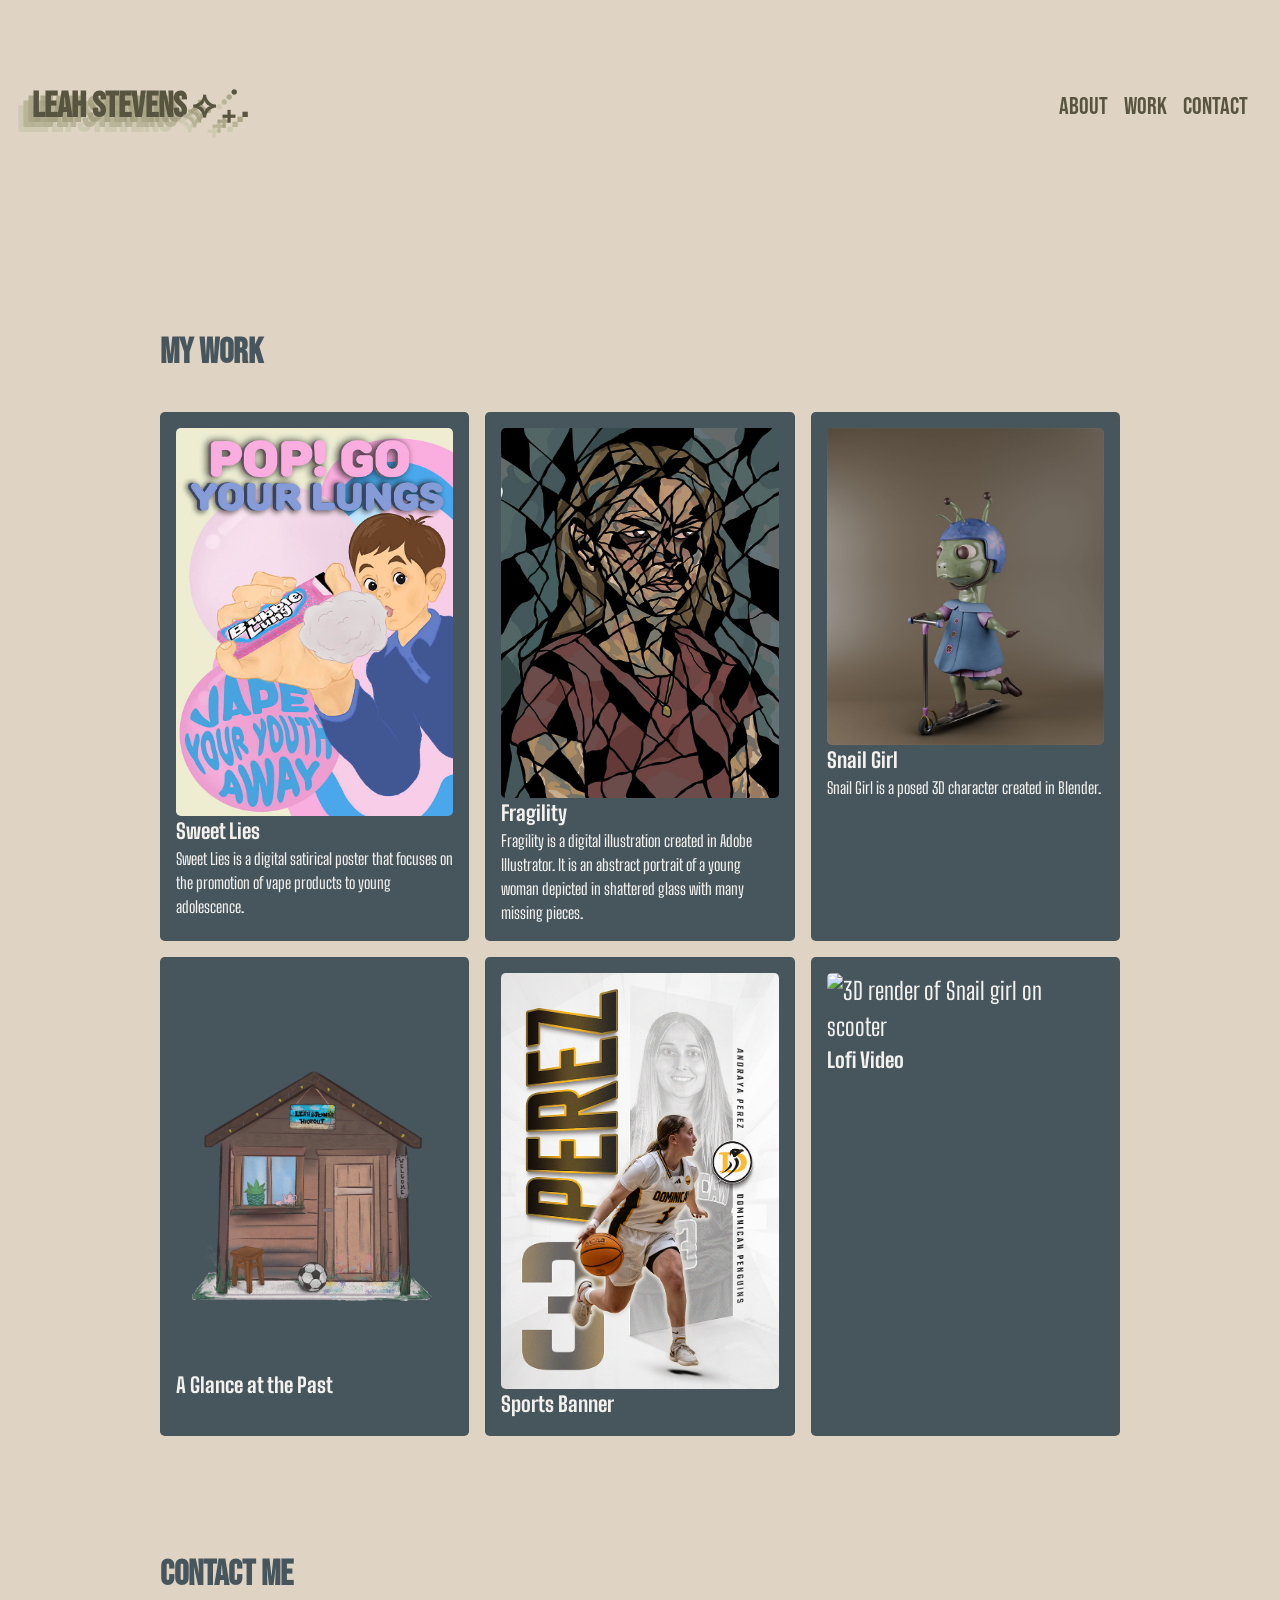
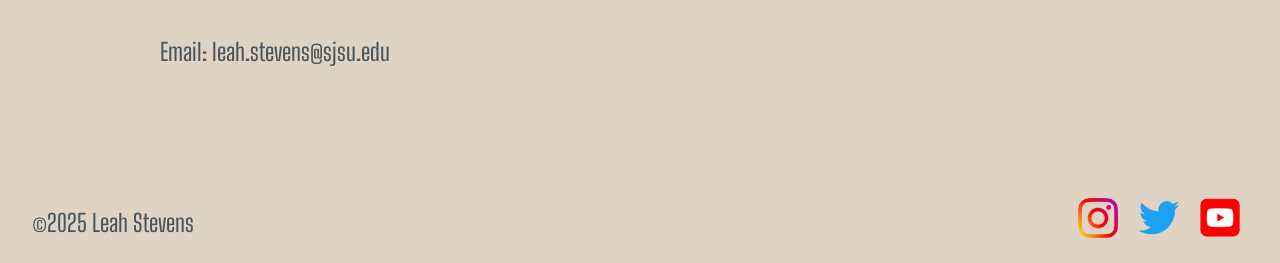
==== index.html @ d321becb "portfolio added" ====
<!DOCTYPE html>
<html lang="en">

<head>
    <meta charset="UTF-8">
    <meta name="viewport" content="width=device-width, initial-scale=1.0">
    <title>Leah | Portfolio</title>
    <link rel="preconnect" href="https://fonts.googleapis.com">
    <link rel="preconnect" href="https://fonts.gstatic.com" crossorigin>
    <link href="https://fonts.googleapis.com/css2?family=Big+Shoulders:opsz,wght@10..72,100..900&display=swap"
        rel="stylesheet">
    <link rel="stylesheet" href="css/style.css">
</head>

<body>
    <header>

        <nav class="navbar">
            <div class="nav-brand">
                <a href="#">
                    <h1>Leah Stevens <span class="accent-1">⟡ ݁₊ .</span></h1>
                </a>
            </div>
            <div class="nav">
                <button class="hamburger">☰</button>
                <ul class="nav-menu">
                    <li><a href="about.html">About</a></li>
                    <li><a href="#portfolio-section">Work</a></li>
                    <li><a href="#contact-section">Contact</a></li>
                </ul>
            </div>



        </nav>

    </header>
    <main>

        <section class="portfolio-section" id="portfolio-section">
            <div class="portfolio-content">
                <h2>My Work</h2>
                <div class="flex-container-grid">
                    <div class="portfolio-item flex-item-grid">

                        <a href="projects/project-template/index copy 2.html"><img src="images/work1_.jpg"
                                alt="Digital Satirical Poster about Vaping ">
                            <h3>Sweet Lies</h3>
                            <p> Sweet Lies is a digital satirical poster that focuses on the promotion of vape products
                                to
                                young adolescence.
                            </p>
                        </a>
                    </div>
                    <div class="portfolio-item flex-item-grid">
                        <a href="projects/project-template/index copy.html"><img src="images/work2_.jpg"
                                alt="Digital Illustration of abstract portrait of young woman">
                            <h3>Fragility</h3>
                            <p>Fragility is a digital illustration created in Adobe Illustrator. It is an abstract
                                portrait
                                of a
                                young woman depicted in shattered glass with many missing pieces.
                            </p>
                        </a>
                    </div>
                    <div class="portfolio-item flex-item-grid">
                        <a href="projects/project-template/index.html"><img src="images/work3_.jpg"
                                alt="3D render of Snail girl on scooter">
                            <h3>Snail Girl</h3>
                            <p>Snail Girl is a posed 3D character created in Blender.</p>
                        </a>
                    </div>
                    <div class="portfolio-item flex-item-grid">
                        <a href="projects/project-template/index.html"><img src="images/playhouse_.PNG"
                                alt="Digital Satirical Poster about Vaping ">
                            <h3>A Glance at the Past</h3>
                            <p> 
                            </p>
                        </a>
                    </div>
                    <div class="portfolio-item flex-item-grid">
                        <a href="projects/project-template"><img src="images/sportsbanner.jpg"
                                alt="Digital Illustration of abstract portrait of young woman">
                            <h3>Sports Banner</h3>
                            <p>
                            </p>
                        </a>
                    </div>
                    <div class="portfolio-item flex-item-grid">
                        <a href="projects/project-template"><img src="images/lofi_bg.png"
                                alt="3D render of Snail girl on scooter">
                            <h3>Lofi Video</h3>
                            <p></p>
                        </a>
                    </div>
                </div>

        </section>
        <section class="contact-section" id="contact-section">
            <div class="contact-content">
                <h2>Contact Me</h2>
                <p>Email: leah.stevens@sjsu.edu </p>
            </div>
        </section>
    </main>
    <footer class="flex-container">
        <p>&copy;2025 Leah Stevens</p>

        <div class="social-links">
            <a href="#"> <img src="images/icon-logo-instagram.png" alt=""></a>
            <a href="#"> <img src="images/icon-logo-twitter.png" alt=""></a>
            <a href="#"> <img src="images/icon-logo-youtube.png" alt=""></a>
        </div>

    </footer>
    <script src="js/hamburger.js"></script>
</body>

</html>
---- css/style.css ----
/* Change box-sizing default to border-box */
*,
*::before,
*::after {
    box-sizing: border-box;
}


/* ~~~~~~~~~~~~~~~ color palete */

:root {
    --bg-color-1: #47555d;
    --bg-color-2: #dfd3c3;
    --font: #f2f1ed;
    --accent-1: #eba7b3;
    --accent-2: #57543f;
    --dark: #413f2f;
}



@font-face {
    font-family: "MyFont";
    src: url("../fonts/BebasNeue-Regular.otf") format("truetype");
}





/* CSS resets */

* {
    margin: 0;
    padding: 0;
}

/* respect user font size preferences */
html {
    font-size: 100%;
    scroll-behavior: smooth;
}

/* make images responsive */
img {
    display: block;
    max-width: 100%;
}

/* ~~~~~~~~~~~~~~~~ General CSS ~~~~~~~~~~~~~*/

html {
    scroll-behavior: smooth;
    
}

body {
    background-color: var(--bg-color-2);
    color: var(--bg-color-1);
    font-size: 1.5rem;
    line-height: 1.5;
    font-family: "Big Shoulders", sans-serif;
    /* text-align: justify; */
}

header {
    padding: 5rem 2rem;
    margin-bottom: 7rem;
    font-family: "MyFont", sans-serif;
}

header h1 {
    text-shadow: -5px 5px 0px #a09c7ccb, -10px 10px 0px #b0ac8ecb, -15px 15px 0px #c8c5abbe;
}

nav a {
    text-decoration: none;
    color: #57543f ;
    /* margin: 0 1rem; */
    /* transition: all .5s ease; */
}

nav a:hover {
    color: var(--font);
}

.navbar {
    display: flex;
    justify-content: space-between;
    align-items: center;
}

.hamburger {
    display: none;
    background: none;
    border: none;
    color: var(--bg-color-1);
    font-size: 3rem;
}

.nav-menu {
    list-style: none;
    display: flex;
    gap: 1rem;
}

@media (max-width: 790px) {
    .navbar {
        align-items: flex-start;
    }

    .nav {
        display: flex;
        flex-direction: column;
    }

    .hamburger {
        display: block;
        align-self: flex-end;
    }

    .nav-menu {
        display: none;
    }

    .nav-menu.active {
        display:flex;
        flex-direction: column;
        background-color: var(--accent-1);
        padding: 1rem;
    }

    .nav-menu a {
         color: var(--font);
    }

    header {
        padding: 2rem 2rem;
    }
}



main {
    margin: 0;
}

@media (max-width: 1030px) {
    main {
        margin: 2rem;
    }
}

@media (max-width: 750px) {
    main {
        margin: 1rem;
    }
}

.about-content,
.portfolio-content,
.contact-content,
.project-content {
    max-width: 60rem;
    margin: 0 auto 7rem auto;
}

.about-content h2,
.portfolio-content h2,
.contact-content h2, 
.project-content h2 {
    margin: 2rem 0;
    font-family: "MyFont", sans-serif;
}

/* project content for project pages */
.project-content {
    text-align: justify;
}

.project-content img {
    margin: 0 auto;
    padding: 2rem;
}

.project-content p {
    padding: 1rem;
}

.portfolio-item {
    padding: 1rem;
    background-color: var(--bg-color-1);
    color: var(--font);
    border-radius: .3rem;
}

.portfolio-item a {
    text-decoration: none;
    color: var(--font);
}

.portfolio-item h3 {
    font-size: 1.3rem;
}

.portfolio-item p {
    font-size: 1rem;
}

.portfolio-item img {
    border-radius: .3rem;
}

footer {
    padding: 1rem 2rem;
}

footer img {
    display: inline;
    max-width: 2.5rem;
    margin: 0 .5rem;
}

@media (max-width: 660px) {
    footer p {
        font-size: 1.2rem;
    }

    footer img {
        max-width: 2rem;
        margin: 0 .2rem;
    }
}

@media (max-width: 450px) {
    footer p {
        font-size: 1rem;
    }

    footer img {
        max-width: 1.5rem;
        margin: 0 .1rem;
    }
}

/* ~~~~~~~~~~~~~~ flex styling ~~~~~~~~~~~~~~~~ */

.flex-container {
    display: flex;
    justify-content: space-between;
    align-items: center;
}

.flex-container-grid {
    display: flex;
    flex-wrap: wrap;
    gap: 1rem;
    justify-content: center;
    align-items: stretch;
}

.flex-item-grid {
    flex: 1 1 19rem;

}

.big-shoulders {
  font-family: "Big Shoulders", sans-serif;
  font-optical-sizing: auto;
  font-weight: weight;
  font-style: normal;
}
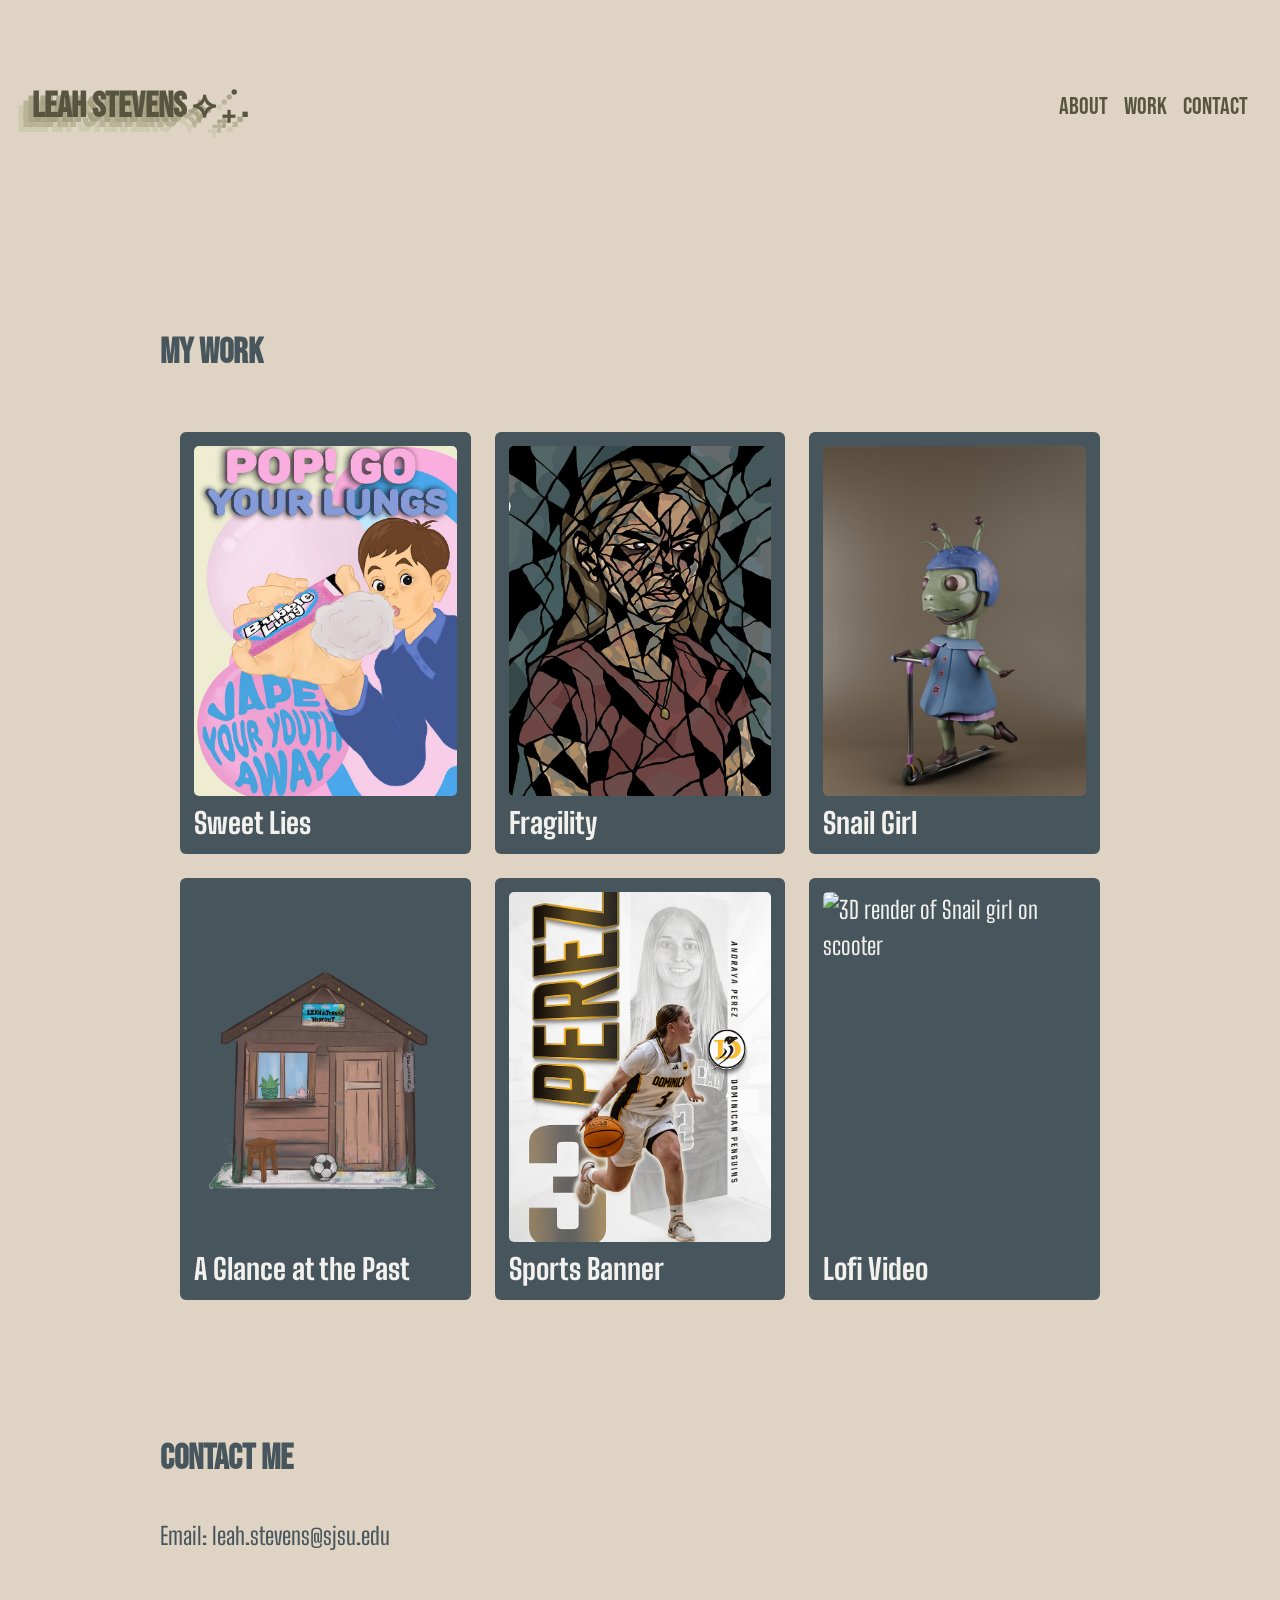
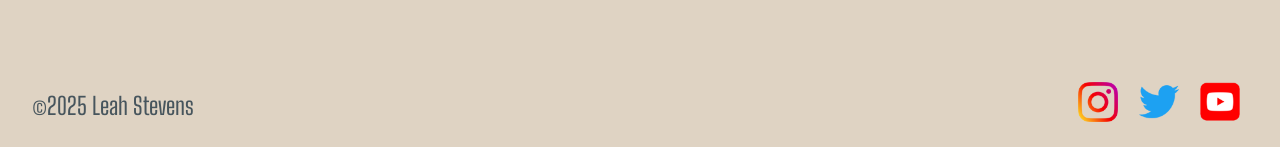
==== commit 9fd2295a: "portfolio-updates" ====
--- a/index.html
+++ b/index.html
@@ -40,59 +40,65 @@
         <section class="portfolio-section" id="portfolio-section">
             <div class="portfolio-content">
                 <h2>My Work</h2>
-                <div class="flex-container-grid">
-                    <div class="portfolio-item flex-item-grid">
 
-                        <a href="projects/project-template/index copy 2.html"><img src="images/work1_.jpg"
+
+
+
+                <div class="project-grid">
+
+                    <a href="projects/project-template/satire-poster.html" class="project-card"> <img
+                            src="images/work1_.jpg" alt="Digital Satirical Poster about Vaping ">
+                        <div class="project-info">
+                            <h3>Sweet Lies</h3>
+
+                        </div>
+                    </a>
+
+
+                  
+                        <a href="projects/project-template/fragility.html"  class="project-card"> <img src="images/work2_.jpg"
+                                alt="Digital Illustration of abstract portrait of young woman">
+                             <div class="project-info">
+                                <h3>Fragility</h3>
+
+                                </div>
+                        </a>
+                    
+                    
+                        <a href="projects/project-template/snail-girl.html"  class="project-card"> <img src="images/work3_.jpg"
+                                alt="3D render of Snail girl on scooter">
+                                 <div class="project-info">
+                            <h3>Snail Girl</h3>
+                             </div>
+                        </a>
+                   
+
+                 
+                        <a href="projects/project-template/glance.html"  class="project-card"> <img src="images/playhouse_.PNG"
                                 alt="Digital Satirical Poster about Vaping ">
-                            <h3>Sweet Lies</h3>
-                            <p> Sweet Lies is a digital satirical poster that focuses on the promotion of vape products
-                                to
-                                young adolescence.
-                            </p>
+                                 <div class="project-info">
+                            <h3>A Glance at the Past</h3>
+                            </div>
                         </a>
-                    </div>
-                    <div class="portfolio-item flex-item-grid">
-                        <a href="projects/project-template/index copy.html"><img src="images/work2_.jpg"
+                    
+
+                    
+                        <a href="projects/project-template/sports-poster.html"  class="project-card"> <img src="images/sportsbanner.jpg"
                                 alt="Digital Illustration of abstract portrait of young woman">
-                            <h3>Fragility</h3>
-                            <p>Fragility is a digital illustration created in Adobe Illustrator. It is an abstract
-                                portrait
-                                of a
-                                young woman depicted in shattered glass with many missing pieces.
-                            </p>
+                             <div class="project-info">
+                                <h3>Sports Banner</h3>
+                          
+                            </div>
                         </a>
-                    </div>
-                    <div class="portfolio-item flex-item-grid">
-                        <a href="projects/project-template/index.html"><img src="images/work3_.jpg"
+                    
+
+                        <a href="projects/project-template/lofi-vid.html"  class="project-card"> <img src="images/lofi_bg.png"
                                 alt="3D render of Snail girl on scooter">
-                            <h3>Snail Girl</h3>
-                            <p>Snail Girl is a posed 3D character created in Blender.</p>
+                                 <div class="project-info">
+                            <h3>Lofi Video</h3>
+                            </div>
                         </a>
-                    </div>
-                    <div class="portfolio-item flex-item-grid">
-                        <a href="projects/project-template/index.html"><img src="images/playhouse_.PNG"
-                                alt="Digital Satirical Poster about Vaping ">
-                            <h3>A Glance at the Past</h3>
-                            <p> 
-                            </p>
-                        </a>
-                    </div>
-                    <div class="portfolio-item flex-item-grid">
-                        <a href="projects/project-template"><img src="images/sportsbanner.jpg"
-                                alt="Digital Illustration of abstract portrait of young woman">
-                            <h3>Sports Banner</h3>
-                            <p>
-                            </p>
-                        </a>
-                    </div>
-                    <div class="portfolio-item flex-item-grid">
-                        <a href="projects/project-template"><img src="images/lofi_bg.png"
-                                alt="3D render of Snail girl on scooter">
-                            <h3>Lofi Video</h3>
-                            <p></p>
-                        </a>
-                    </div>
+                    
                 </div>
 
         </section>
--- a/css/style.css
+++ b/css/style.css
@@ -179,8 +179,8 @@
 }
 
 .project-content img {
-    margin: 0 auto;
-    padding: 2rem;
+    margin: 0;
+    padding: 0;
 }
 
 .project-content p {
@@ -269,4 +269,83 @@
   font-optical-sizing: auto;
   font-weight: weight;
   font-style: normal;
+}
+
+/* main page styling */
+
+.project-grid {
+  display: grid;
+  grid-template-columns: repeat(3, 1fr);
+  gap: 24px;
+  padding: 20px;
+}
+
+.project-card {
+  display: flex;
+  flex-direction: column;
+  background: var(--bg-color-1);
+  border-radius: 6px;
+  padding: 14px;
+  text-decoration: none;
+  color: var(--font);
+}
+
+.project-card img {
+  width: 100%;
+  border-radius: 5px;
+  aspect-ratio: 3 / 4;
+  object-fit: cover;
+  
+}
+
+.project-info {
+  margin-top: 12px;
+}
+
+.project-info h3 {
+  margin: 0;
+  font-size: 1.8rem;
+  line-height: 1.1;
+}
+
+/* about me styling */
+
+.about-section {
+    padding: 80px 40px;
+}
+
+.about-container {
+    display: flex;
+    align-items: center;
+    gap: 60px;
+    max-width: 1100px;
+    margin: auto;
+}
+
+.about-image img {
+    width: 320px;
+    border-radius: 12px;
+    object-fit: cover;
+}
+
+.about-text {
+    max-width: 600px;
+}
+
+.about-text h2 {
+    font-size: 3rem;
+    margin-bottom: 20px;
+}
+
+.about-text p {
+    line-height: 1.6;
+    margin-bottom: 16px;
+}
+
+.project-img {
+    width: 100%;
+    max-width: 800px;
+    height: auto;
+    display: block;
+    margin: 40px auto;
 }
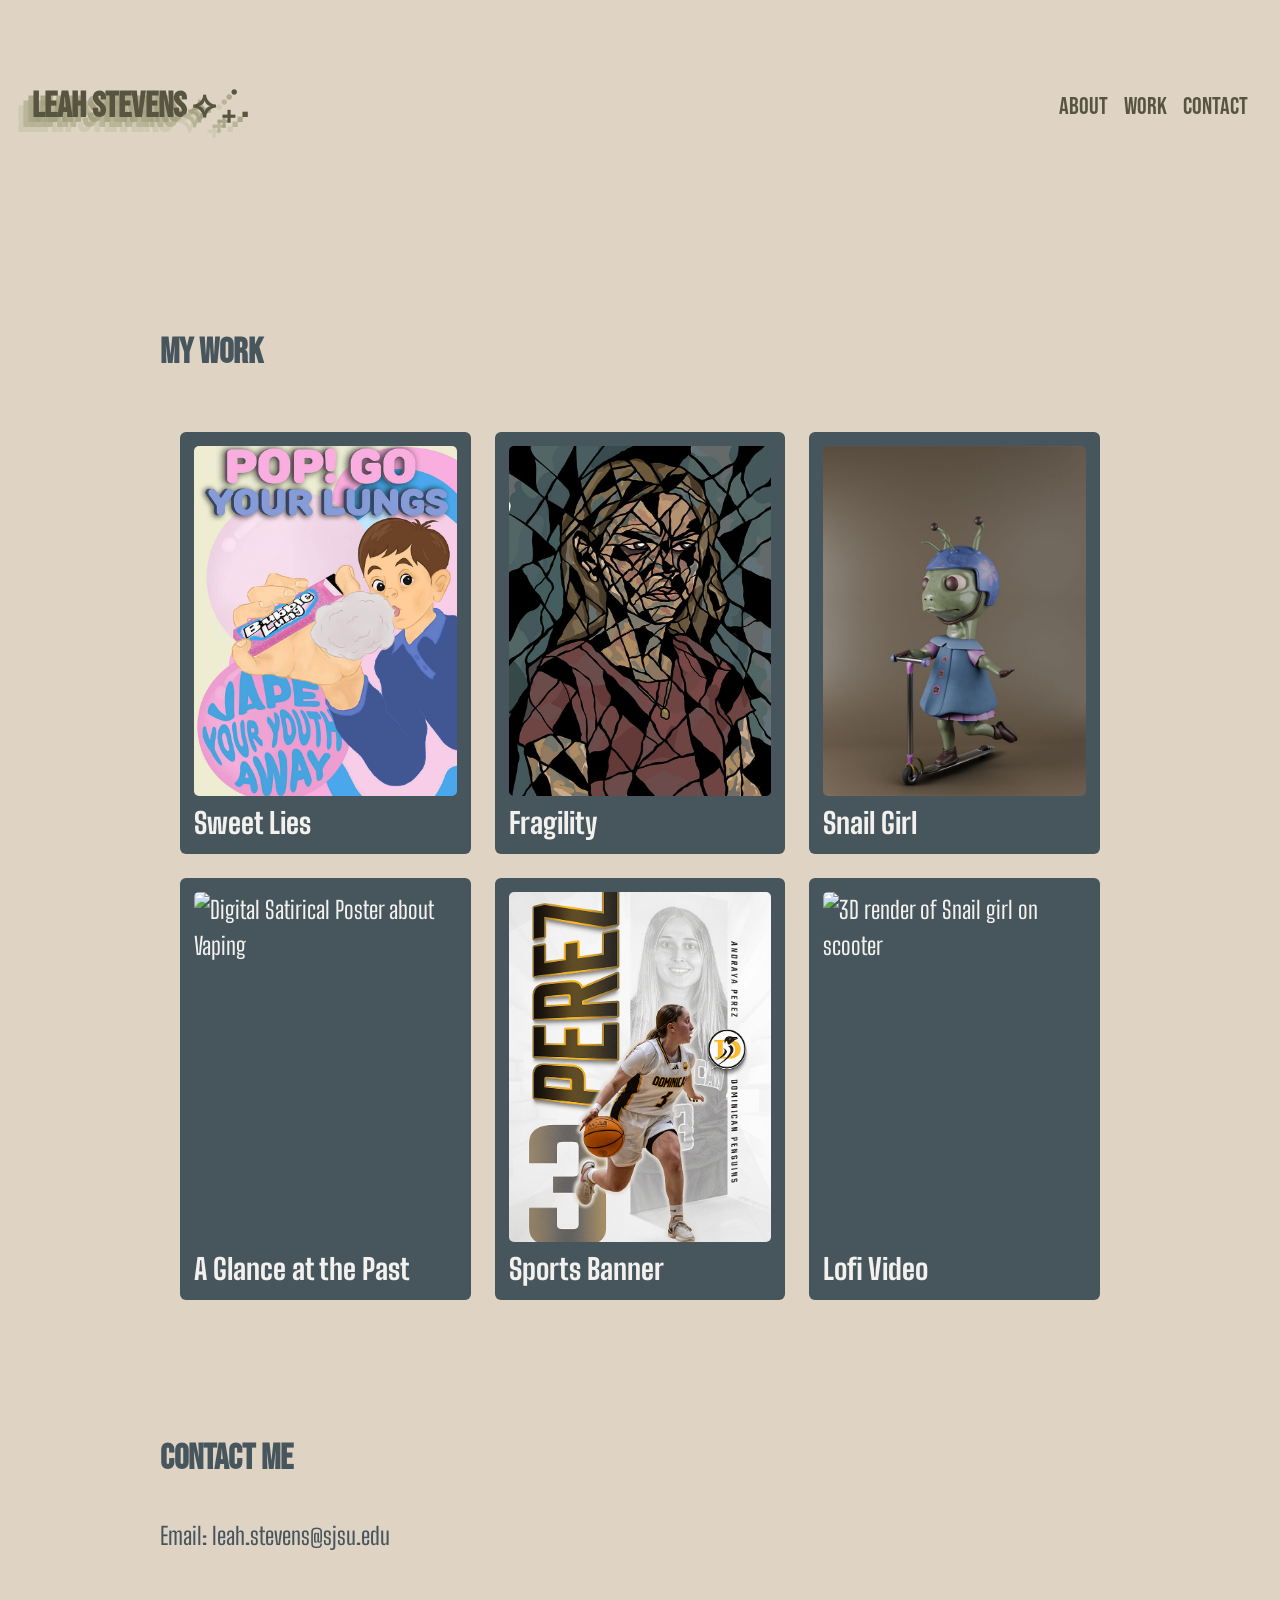
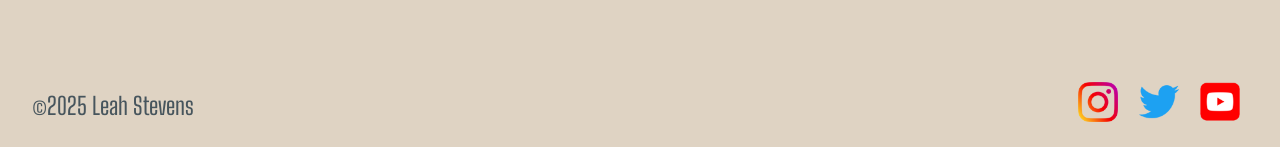
==== commit f8b79a50: "update" ====
--- a/index.html
+++ b/index.html
@@ -74,7 +74,7 @@
                    
 
                  
-                        <a href="projects/project-template/glance.html"  class="project-card"> <img src="images/playhouse_.PNG"
+                        <a href="projects/project-template/glance.html"  class="project-card"> <img src="images/playhouse_.png"
                                 alt="Digital Satirical Poster about Vaping ">
                                  <div class="project-info">
                             <h3>A Glance at the Past</h3>
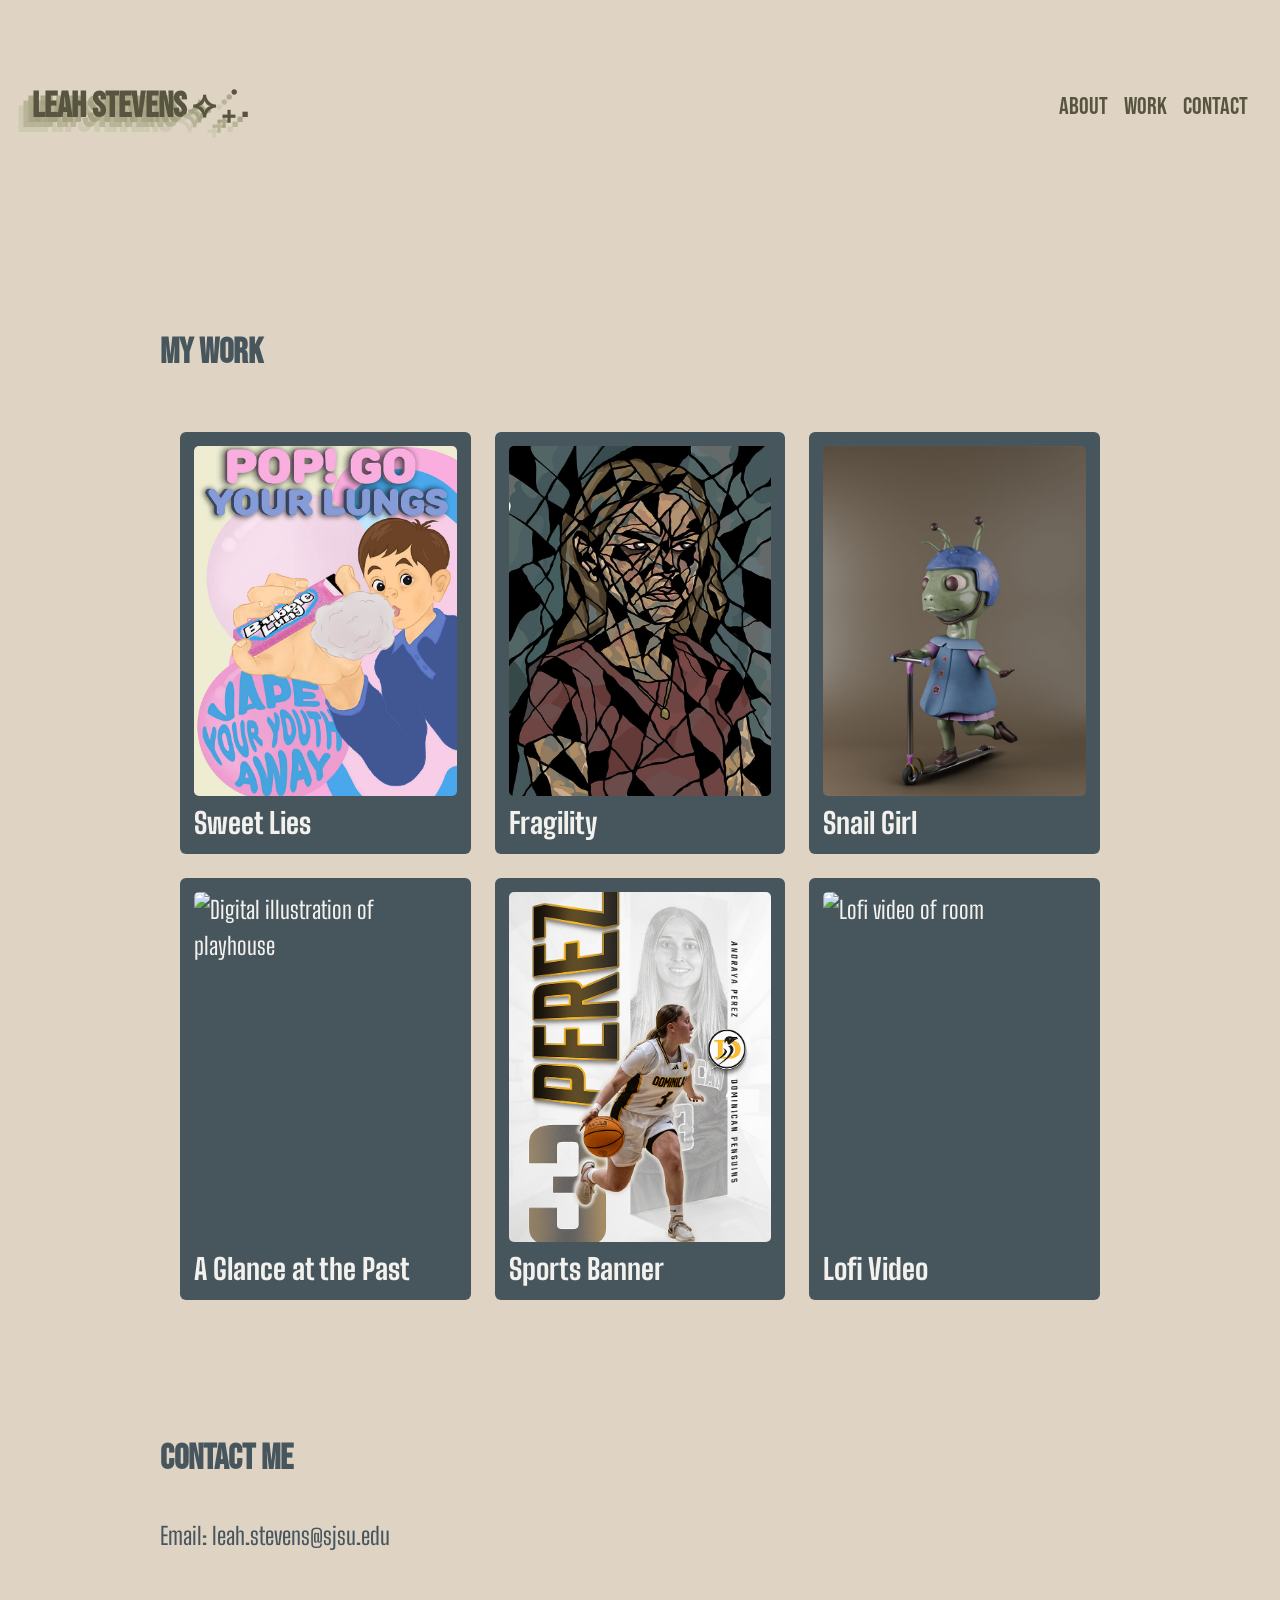
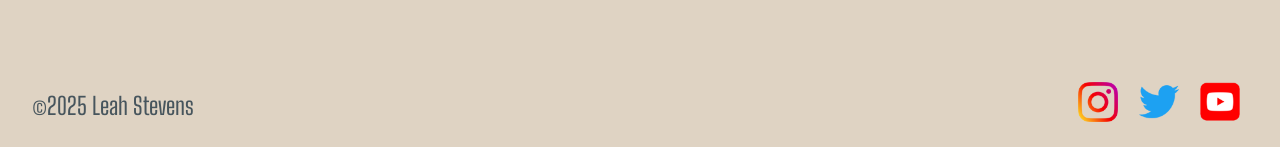
==== commit b9a10883: "update photo" ====
--- a/index.html
+++ b/index.html
@@ -46,6 +46,8 @@
 
                 <div class="project-grid">
 
+
+
                     <a href="projects/project-template/satire-poster.html" class="project-card"> <img
                             src="images/work1_.jpg" alt="Digital Satirical Poster about Vaping ">
                         <div class="project-info">
@@ -55,52 +57,53 @@
                     </a>
 
 
-                  
-                        <a href="projects/project-template/fragility.html"  class="project-card"> <img src="images/work2_.jpg"
-                                alt="Digital Illustration of abstract portrait of young woman">
-                             <div class="project-info">
-                                <h3>Fragility</h3>
 
-                                </div>
-                        </a>
-                    
-                    
-                        <a href="projects/project-template/snail-girl.html"  class="project-card"> <img src="images/work3_.jpg"
-                                alt="3D render of Snail girl on scooter">
-                                 <div class="project-info">
+                    <a href="projects/project-template/fragility.html" class="project-card"> <img
+                            src="images/work2_.jpg" alt="Digital Illustration of abstract portrait of young woman">
+                        <div class="project-info">
+                            <h3>Fragility</h3>
+
+                        </div>
+                    </a>
+
+
+                    <a href="projects/project-template/snail-girl.html" class="project-card"> <img
+                            src="images/work3_.jpg" alt="3D render of Snail girl on scooter">
+                        <div class="project-info">
                             <h3>Snail Girl</h3>
-                             </div>
-                        </a>
-                   
+                        </div>
+                    </a>
 
-                 
-                        <a href="projects/project-template/glance.html"  class="project-card"> <img src="images/playhouse_.png"
-                                alt="Digital Satirical Poster about Vaping ">
-                                 <div class="project-info">
+
+
+                    <a href="projects/project-template/glance.html" class="project-card"> <img
+                            src="images/playhouse_.png" alt="Digital illustration of playhouse">
+                        <div class="project-info">
                             <h3>A Glance at the Past</h3>
-                            </div>
-                        </a>
-                    
+                        </div>
+                    </a>
 
-                    
-                        <a href="projects/project-template/sports-poster.html"  class="project-card"> <img src="images/sportsbanner.jpg"
-                                alt="Digital Illustration of abstract portrait of young woman">
-                             <div class="project-info">
-                                <h3>Sports Banner</h3>
-                          
-                            </div>
-                        </a>
-                    
 
-                        <a href="projects/project-template/lofi-vid.html"  class="project-card"> <img src="images/lofi_bg.png"
-                                alt="3D render of Snail girl on scooter">
-                                 <div class="project-info">
+
+                    <a href="projects/project-template/sports-poster.html" class="project-card"> <img
+                            src="images/sportsbanner.jpg"
+                            alt="Sports banner of girl">
+                        <div class="project-info">
+                            <h3>Sports Banner</h3>
+
+                        </div>
+                    </a>
+
+
+                    <a href="projects/project-template/lofi-vid.html" class="project-card"> <img
+                            src="images/lofi_bg.png" alt="Lofi video of room">
+                        <div class="project-info">
                             <h3>Lofi Video</h3>
-                            </div>
-                        </a>
-                    
+                        </div>
+                    </a>
+
                 </div>
-
+            </div>
         </section>
         <section class="contact-section" id="contact-section">
             <div class="contact-content">
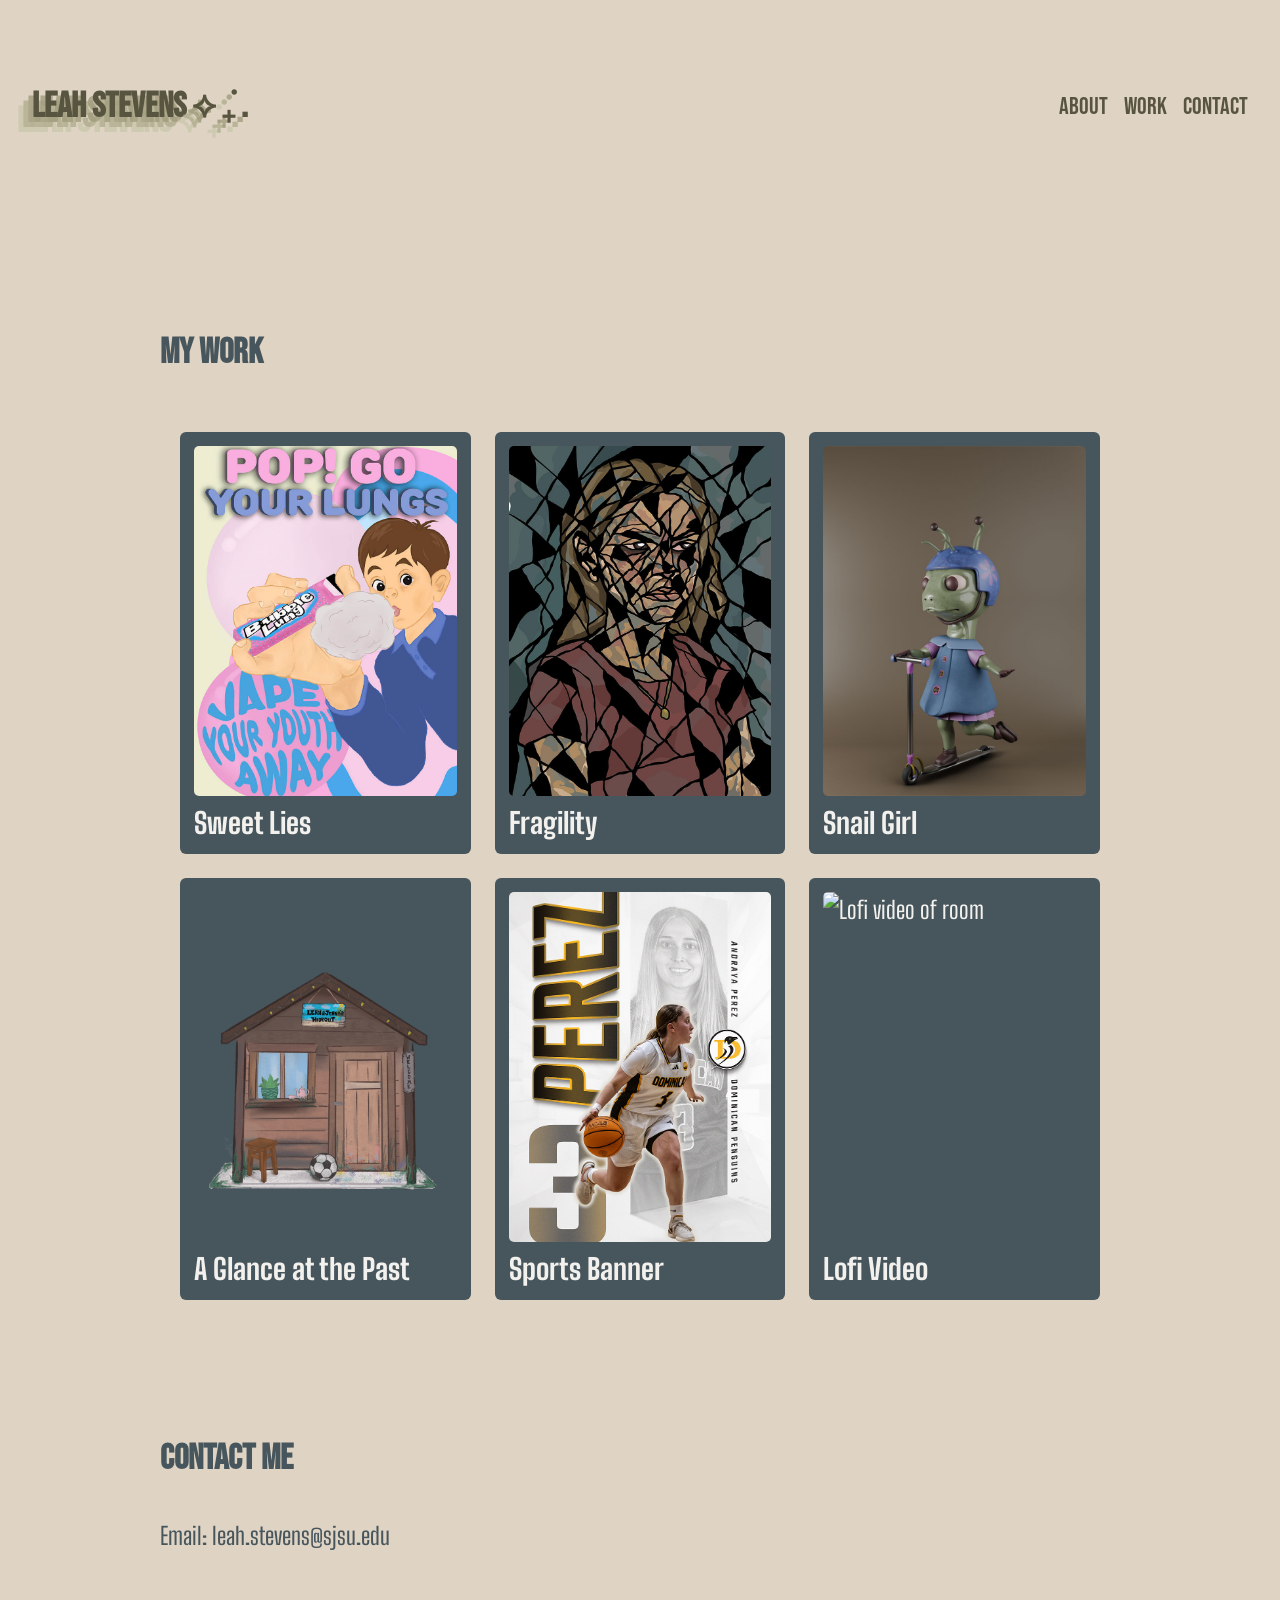
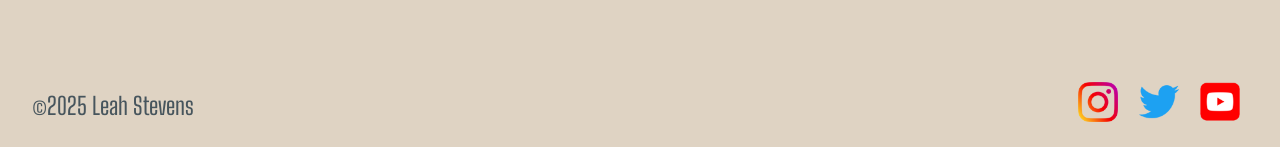
==== commit bc875a35: "final update" ====
--- a/index.html
+++ b/index.html
@@ -77,7 +77,7 @@
 
 
                     <a href="projects/project-template/glance.html" class="project-card"> <img
-                            src="images/playhouse_.png" alt="Digital illustration of playhouse">
+                            src="images/playhouse1.png" alt="Digital illustration of playhouse">
                         <div class="project-info">
                             <h3>A Glance at the Past</h3>
                         </div>
